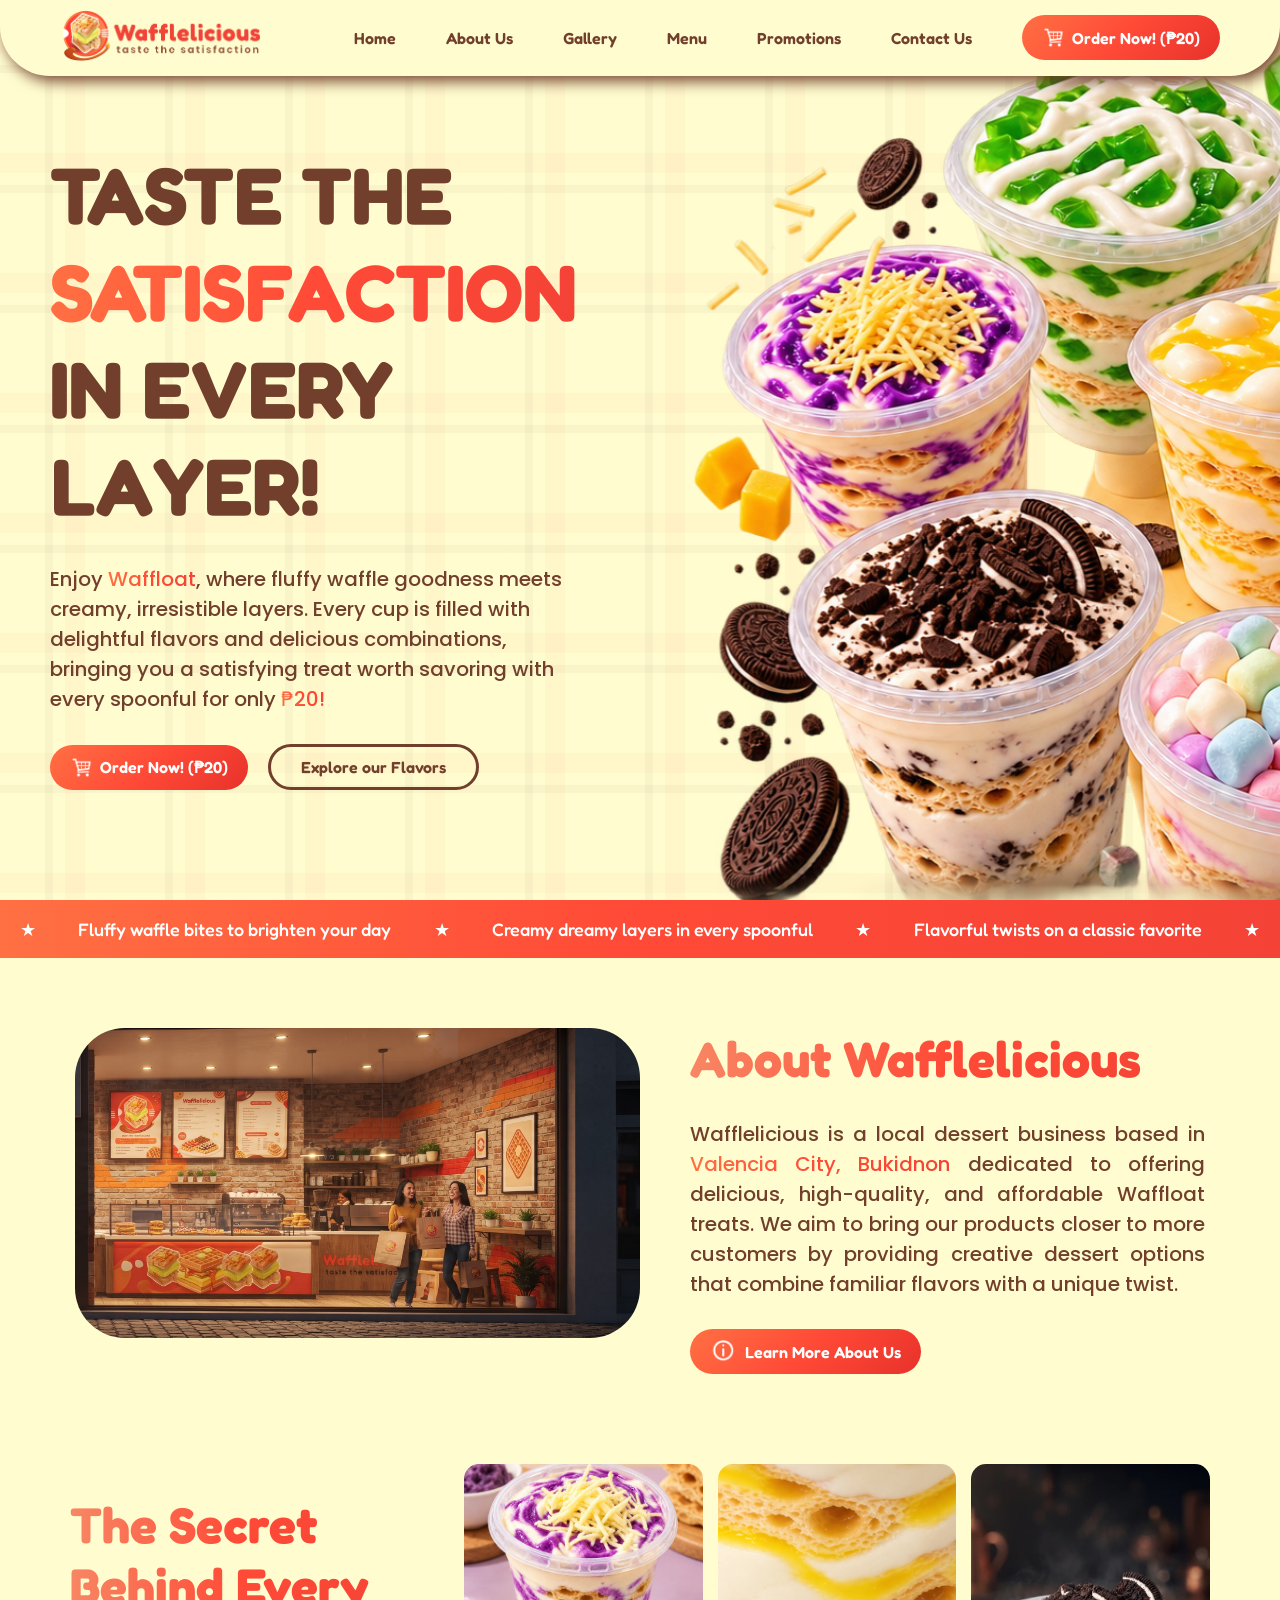
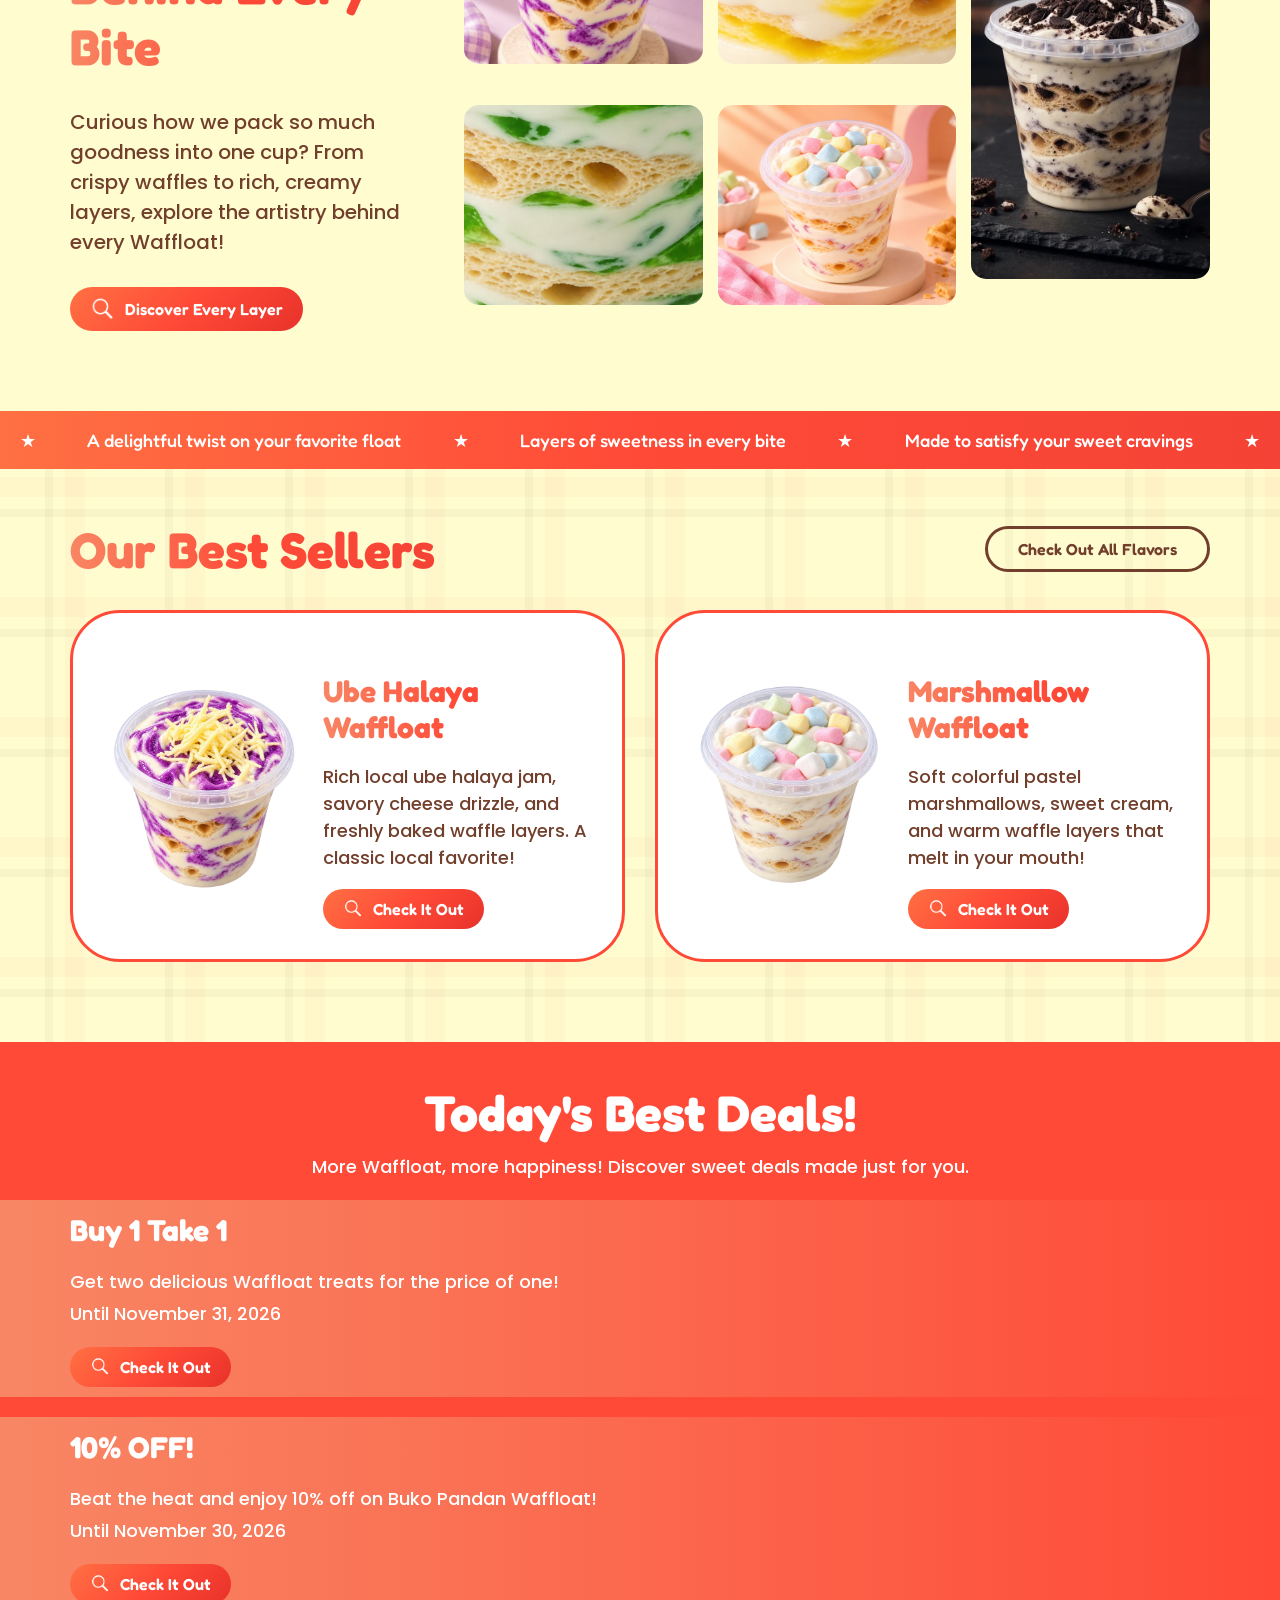
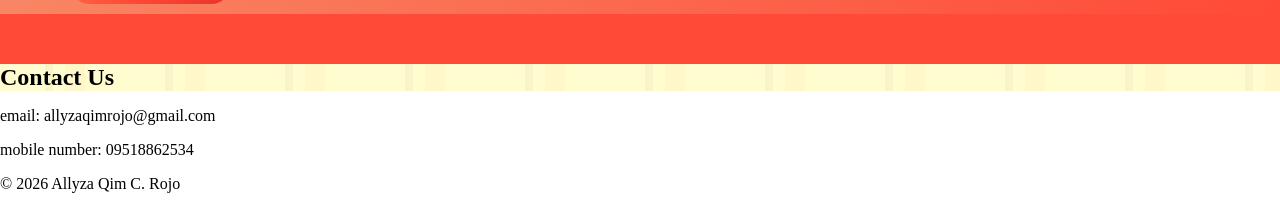
==== index.html @ 94cb6167 "Added promotions section" ====
<!DOCTYPE html>
<html lang="en">
    <head>
        <meta charset="UTF-8">
        <meta name="viewport" content="width=device-width, initial-scale=1.0">
        <link rel="preconnect" href="https://fonts.googleapis.com">
        <link rel="preconnect" href="https://fonts.gstatic.com" crossorigin>
        <link href="https://fonts.googleapis.com/css2?family=Fredoka:wght@300..700&family=Poppins:ital,wght@0,100;0,200;0,300;0,400;0,500;0,600;0,700;0,800;0,900;1,100;1,200;1,300;1,400;1,500;1,600;1,700;1,800;1,900&display=swap" rel="stylesheet">
        <link rel="stylesheet" href="css/style.css">
        <title>Wafflelicious</title>
    </head>
    <body>
        <header>
            <div class="logo">
                <img src="images/logo.png" alt="Wafflelicious logo">
            </div>
            <nav>
                <a href="#home">Home</a>
                <a href="#aboutus">About Us</a>
                <a href="#gallery">Gallery</a>
                <a href="#menu">Menu</a>
                <a href="#promotions">Promotions</a>
                <a href="#contact">Contact Us</a>
                <a href="#order" class="order">
                    <img src="images/order.png">
                    Order Now! (₱20)
                </a>
            </nav>
        </header>
        <main>
            <section class="hero" id="home"> <!-- HERO SECTION-->
                <div class="home">
                    <div class="home-content">
                        <h1>TASTE THE <span class="waffloat">SATISFACTION</span><br>IN EVERY LAYER!</h1>
                        <p>Enjoy <span class="waffloat">Waffloat</span>, where fluffy waffle goodness meets creamy, irresistible layers. Every cup is filled with delightful flavors and delicious combinations, bringing you a satisfying treat worth savoring with every spoonful for only <span class="waffloat">₱20!</span></p>
                        <div class="call-to-actn">
                            <a href="#order" class="order">
                                <img src="images/order.png">
                                Order Now! (₱20) 
                            </a>
                            <a href="#menu" class="menu-btn">Explore our Flavors</a>
                        </div>
                    </div>
                    <img src="images/hero.png" class="bg">
                </div>
            <section class="filler">
                <p>&#9733;</p>
                <p>Fluffy waffle bites to brighten your day</p>
                <p>&#9733;</p>
                <p>Creamy dreamy layers in every spoonful</p>
                <p>&#9733;</p>
                <p>Flavorful twists on a classic favorite</p>
                <p>&#9733;</p>
            </section>
            </section>
            <section class="aboutus"> <!-- ABOUT US SECTION-->
                <div class="aboutus-content">
                    <img src="images/aboutus2.jpg">
                    <div class="aboutus-text">
                        <h2 class="waffloat">About Wafflelicious</h2>
                        <p>Wafflelicious is a local dessert business based in <span class="waffloat">Valencia City, Bukidnon</span> dedicated to offering delicious, high-quality, and affordable Waffloat treats. We aim to bring our products closer to more customers by providing creative dessert options that combine familiar flavors with a unique twist.</p>
                        <a href="#contact" class="order">
                            <img src="images/about.png">
                            Learn More About Us
                        </a>
                    </div>
                </div>
            </section>
            <section class="gallery"> <!-- GALLERY SECTION-->
                <div class="gallery-text">
                    <h2>The Secret Behind Every Bite</h2>
                    <p>Curious how we pack so much goodness into one cup? From crispy waffles to rich, creamy layers, explore the artistry behind every Waffloat!</p>
                    <a href="#gallery" class="order">
                            <img src="images/gallery.png">
                            Discover Every Layer
                    </a>
                </div>
                <div class="pics">
                    <img src="images/ubegal.png" alt="Ube Halaya Waffloat">
                    <img src="images/lemonlayer.png" alt="Lemon Waffloat Layer">
                    <img src="images/cncgal.webp" alt="Cookies and Cream Waffloat" class="cnc">
                    <img src="images/bukolayer.png" alt="Buko Pandan Waffloat Layer">
                    <img src="images/mallowgal.png" alt="Marshmallow Waffloat">
                </div>
            </section>
            <section class="filler">
                <p>&#9733;</p>
                <p>A delightful twist on your favorite float</p>
                <p>&#9733;</p>
                <p>Layers of sweetness in every bite</p>
                <p>&#9733;</p>
                <p>Made to satisfy your sweet cravings</p>
                <p>&#9733;</p>
            </section>
            <section class="menu"> <!-- MENU -->
                <div class="menu-header">
                    <h2>Our Best Sellers</h2>
                    <a href="#menu" class="menu-btn">Check Out All Flavors</a>
                </div>
                <div class="menu-container">
                    <div class="menu-card">
                        <img src="images/ube halaya.png" alt="Ube Halaya Waffloat">
                        <div class="product-info">
                            <h3>Ube Halaya Waffloat</h3>
                            <p>Rich local ube halaya jam, savory cheese drizzle, and freshly baked waffle layers. A classic local favorite!</p>
                            <a href="#menu" class="order">
                                <img src="images/gallery.png">
                                Check It Out 
                            </a>
                        </div>
                    </div>
                    <div class="menu-card">
                        <img src="images/marshmallow.png" alt="Ube Halaya Waffloat">
                        <div class="product-info">
                            <h3>Marshmallow Waffloat</h3>
                            <p>Soft colorful pastel marshmallows, sweet cream, and warm waffle layers that melt in your mouth!</p>
                            <a href="#menu" class="order">
                                <img src="images/gallery.png">
                                Check It Out
                            </a>
                        </div>
                    </div>
                </div>
            </section>
            <section class="promotions">
                <h2>Today's Best Deals!</h2>
                <p>More Waffloat, more happiness! Discover sweet deals made just for you.</p>
                <div class="promo-content">
                    <div class="promo">
                        <h3>Buy 1 Take 1</h3>
                        <p>Get two delicious Waffloat treats for the price of one!</p>
                        <p>Until November 31, 2026</p>
                        <a href="#menu" class="order">
                            <img src="images/gallery.png">
                            Check It Out
                        </a>
                    </div>
                    <div class="promo">
                        <h3>10% OFF!</h3>
                        <p>Beat the heat and enjoy 10% off on Buko Pandan Waffloat!</p>
                        <p>Until November 30, 2026</p>
                        <a href="#menu" class="order">
                            <img src="images/gallery.png">
                            Check It Out
                        </a>
                    </div>
                </div>
            </section>
            <section class="contact">
                <h2>Contact Us</h2>
            </section>
        </main>
        <footer>
            <p>email: allyzaqimrojo@gmail.com</p>
            <p>mobile number: 09518862534</p>
            <p>© 2026 Allyza Qim C. Rojo</p>
        </footer>
    </body>
</html>
---- css/style.css ----
/*Color Pallet 
#FFFDD0 --> Cream/Light Ivory
#713F2B --> Dark Toasted Brown
#FF4A37 --> Coral Red
#FFFFFF -- > Pure White 
*/

section {
    scroll-margin-top: 100px;
}

* {
    box-sizing: border-box;
}

body {
    margin: 0px;
}

.logo img{
    width:200px;
}

header {
    background-color:#FFFDD0;
    display:flex;
    align-items: center;
    justify-content: space-between;
    padding: 10px 60px;
    border-radius: 0px 0px 50px 50px;
    box-shadow: 5px 5px 15px #713F2B;
    position: fixed;
    top: 0;
    left: 0;
    width: 100%;
    z-index: 1000;
}

nav {
    display: flex;
    gap:50px;
    align-items: center;
}

nav a {
    color: #713F2B;
    text-decoration: none;
    font-family: "Fredoka", sans-serif;
    font-weight: 600;
}

.order img {
    width:25px;
}

.order {
    background: linear-gradient(
        135deg,
        #FF7043 0%,
        #FF4A37 50%,
        #E8322B 100%
    );
    display: flex;
    padding: 10px 20px;
    border-radius: 30px;
    color:white;
    gap:5px;
    align-items: center;
}

.hero {
    background-color: #FFFDD0;

    background-image:
        /* Vertical stripes */
        repeating-linear-gradient(
            90deg,
            transparent 0px,
            transparent 45px,
            rgba(113, 63, 43, 0.045) 45px,
            rgba(113, 63, 43, 0.045) 53px,
            transparent 53px,
            transparent 65px,
            rgba(255, 74, 55, 0.035) 65px,
            rgba(255, 74, 55, 0.035) 85px,
            transparent 85px,
            transparent 120px
        ),

        /* Horizontal stripes */
        repeating-linear-gradient(
            0deg,
            transparent 0px,
            transparent 45px,
            rgba(113, 63, 43, 0.045) 45px,
            rgba(113, 63, 43, 0.045) 53px,
            transparent 53px,
            transparent 65px,
            rgba(255, 74, 55, 0.035) 65px,
            rgba(255, 74, 55, 0.035) 85px,
            transparent 85px,
            transparent 120px
        );
}

.home {
    display: flex;
}

.bg{
    height: 100vh;
}

.home-content{
    padding: 80px 50px;
}


.home-content h1 {
    font-family: "Fredoka", sans-serif;
    font-size: 80px;
    color:#713F2B;
    margin-bottom: 30px;
}

.home-content p {
    font-family: "Poppins", sans-serif;
    color:#713F2B;
    font-weight: 500;
    margin-bottom: 30px;
    font-size: 20px;
}

.call-to-actn {
    display: flex;
    align-items: center;
    gap: 20px;

}
.menu-btn{
    border: 3px solid #713F2B;
    padding: 10px 30px;
    border-radius: 30px;
    color:#713F2B
}

.call-to-actn a {
    text-decoration: none;
    font-family: "Fredoka", sans-serif;
    font-weight: 600;
}

.call-to-actn .order {
    width:max-content;
}

.filler {
    background:linear-gradient(
        90deg,
        #FF7043, 
        #FF4A37,
        #F44336
    );
    display: flex;
    justify-content: space-between;
    align-items: center;
}

.filler p{
    color:white;
    font-family: "Fredoka", sans-serif;
    font-weight: 500;
    padding:0px 20px;
    font-size: 18px;
    
}

.waffloat {
    background:linear-gradient(
        90deg,
        #FF7043, 
        #FF4A37,
        #F44336
    );
    background-clip: text;
    -webkit-background-clip: text;
    color:transparent
}

.aboutus {
    background-color: #FFFDD0;
    padding: 20px 70px;

}

.aboutus h2{
    margin:0px;
    font-family: "Fredoka", sans-serif;
    font-size: 50px;
    background:linear-gradient(
        90deg,
        #f88664, 
        #FF4A37,
        #F44336
    );
    background-clip: text;
    -webkit-background-clip: text;
    color:transparent
}

.aboutus p {
    font-family: "Poppins", sans-serif;
    color:#713F2B;
    font-weight: 500;
    font-size: 20px;
    text-align: justify;
    margin-top: 30px;
    margin-bottom: 30px;
}

.aboutus-content{
    display: flex;
    justify-content: space-between;
    padding: 50px 5px;
    gap: 50px;
}

.aboutus-icons img{
    width: 30px;
}

.aboutus-content > img {
    width: 50%;
    height: 50%;
    border-radius: 50px;
}

.aboutus-text .order{
    width: max-content;
    text-decoration: none;
    font-family: "Fredoka", sans-serif;
    font-weight: 600;
    gap: 10px;
    
}

.gallery {
    background-color: #FFFDD0;
    padding:  20px 70px 80px;
    display: flex;
    gap: 50px;
}

.gallery h2 {
    margin:0px;
    margin-top: 30px;
    font-family: "Fredoka", sans-serif;
    font-size: 50px;
    background:linear-gradient(
        90deg,
        #f88664, 
        #FF4A37,
        #F44336
    );
    background-clip: text;
    -webkit-background-clip: text;
    color:transparent;
}

.gallery p {
    font-family: "Poppins", sans-serif;
    color:#713F2B;
    font-weight: 500;
    font-size: 20px;
    margin-top: 30px;
    margin-bottom: 30px;

}

.gallery-text .order {
    width: max-content;
    text-decoration: none;
    font-family: "Fredoka", sans-serif;
    font-weight: 600;
    gap: 10px;
}

.gallery-text {
    width: 50%;
}

.pics {
    display: grid;
    grid-template-columns: repeat(3, 1fr);
    grid-template-rows: repeat(2, 1fr);
    gap: 15px;
}

.pics img {
    width:100%;
    height: 200px;
    object-fit: cover;
    border-radius: 15px;
    transition: all 0.3s ease;
}

.pics img:hover{
    transform: scale(1.02);
}

.pics .cnc {
    grid-row: span 2;
    height: 415px;
}

.menu {
    background-color: #FFFDD0;
    background-image:
        /* Vertical stripes */
        repeating-linear-gradient(
            90deg,
            transparent 0px,
            transparent 45px,
            rgba(113, 63, 43, 0.045) 45px,
            rgba(113, 63, 43, 0.045) 53px,
            transparent 53px,
            transparent 65px,
            rgba(255, 74, 55, 0.035) 65px,
            rgba(255, 74, 55, 0.035) 85px,
            transparent 85px,
            transparent 120px
        ),

        /* Horizontal stripes */
        repeating-linear-gradient(
            0deg,
            transparent 0px,
            transparent 45px,
            rgba(113, 63, 43, 0.045) 45px,
            rgba(113, 63, 43, 0.045) 53px,
            transparent 53px,
            transparent 65px,
            rgba(255, 74, 55, 0.035) 65px,
            rgba(255, 74, 55, 0.035) 85px,
            transparent 85px,
            transparent 120px
        );
    padding:  20px 70px 80px;
}

.menu-header h2 {
    font-family: "Fredoka", sans-serif;
    font-size: 50px;
    text-align: center;
    background:linear-gradient(
        90deg,
        #f88664, 
        #FF4A37,
        #F44336
    );
    background-clip: text;
    -webkit-background-clip: text;
    color:transparent;
    margin-bottom: 0px;
    margin-top: 0;
}

.menu-header p {
    font-family: "Poppins", sans-serif;
    color:#713F2B;
    font-weight: 500;
    font-size: 18px;
    text-align: center;
    margin-bottom: 50px;
}

.menu-header {
    margin-top: 30px;;
}

.menu-card {
    background-color:#ffffff;
    border-radius: 50px;
    padding: 30px 30px;
    display: flex;
    gap: 20px;
    border: 3px solid #FF4A37;
    flex: 1;
    min-width: 0;
}

.menu-card h3 {
    font-family: "Fredoka", sans-serif;
    font-size: 30px;
    background:linear-gradient(
        90deg,
        #f88664, 
        #FF4A37,
        #F44336
    );
    background-clip: text;
    -webkit-background-clip: text;
    color:transparent;
    margin-bottom: 0px;
}
.menu-card p {
    font-family: "Poppins", sans-serif;
    color:#713F2B;
    font-weight: 500;
    font-size: 18px;
}

.menu-card img {
    width: 200px;
    object-fit: contain;
}

.menu-container {
    display: flex;
    gap: 30px;
    margin-top: 30px;
}

.product-info .order img {
    width: 20px;
}

.product-info a {
    width: max-content;
    text-decoration: none;
    font-family: "Fredoka", sans-serif;
    font-weight: 600;
    gap: 10px;
}

.menu-header {
    display: flex;
    justify-content: space-between;
    align-items: center;
}

.menu-header a {
    text-decoration: none;
    font-family: "Fredoka", sans-serif;
    font-weight: 600;
    display: flex;
    align-items: center;
}

.promotions {
    background-color: #FF4A37;
    padding:  40px 0px 30px;
    
}

.promotions h2 {
    margin:0px;
    font-family: "Fredoka", sans-serif;
    font-size: 50px;
    color: white;
    margin: 0px 70px;
    text-align: center;
}

.promotions > p {
    text-align: center;
}

.promotions p {
    font-family: "Poppins", sans-serif;
    color:#ffffff;
    font-weight: 500;
    margin-bottom: 30px;
    font-size: 18px;
}

.promotions img {
    width: 300px;
    height: 300px;
}

.promotions > p {
    margin: 10px 70px;
}

.promo {
    background:linear-gradient(
        90deg,
        #f88664, 
        #FF4A37
        /* #F44336 */
    );
    padding: 10px 70px;
    margin: 20px 0px;
    height: max-content;
}

.promotions h3 {
    font-family: "Fredoka", sans-serif;
    font-size: 30px;
    color: white;
    margin-bottom: 20px;
    margin-top: 2px;
}

.promo p {
    font-family: "Poppins", sans-serif;
    color:#ffffff;
    font-weight: 500;
    font-size: 18px;
    margin-top: 2px;
    margin-bottom: 5px;
}

.promo-header {
    display: flex;
    gap: 50px;
}

.promo .order img {
    width: 20px;
    height: auto;
}

.promo .order {
    text-decoration: none;
    font-family: "Fredoka", sans-serif;
    font-weight: 600;
    gap: 10px;
    width: max-content;
    margin-top: 20px;
}

.contact {
    background-color: #FFFDD0;
    background-image:
        /* Vertical stripes */
        repeating-linear-gradient(
            90deg,
            transparent 0px,
            transparent 45px,
            rgba(113, 63, 43, 0.045) 45px,
            rgba(113, 63, 43, 0.045) 53px,
            transparent 53px,
            transparent 65px,
            rgba(255, 74, 55, 0.035) 65px,
            rgba(255, 74, 55, 0.035) 85px,
            transparent 85px,
            transparent 120px
        ),

        /* Horizontal stripes */
        repeating-linear-gradient(
            0deg,
            transparent 0px,
            transparent 45px,
            rgba(113, 63, 43, 0.045) 45px,
            rgba(113, 63, 43, 0.045) 53px,
            transparent 53px,
            transparent 65px,
            rgba(255, 74, 55, 0.035) 65px,
            rgba(255, 74, 55, 0.035) 85px,
            transparent 85px,
            transparent 120px
        );
}

.contact h2 {
    margin: 0px;
}
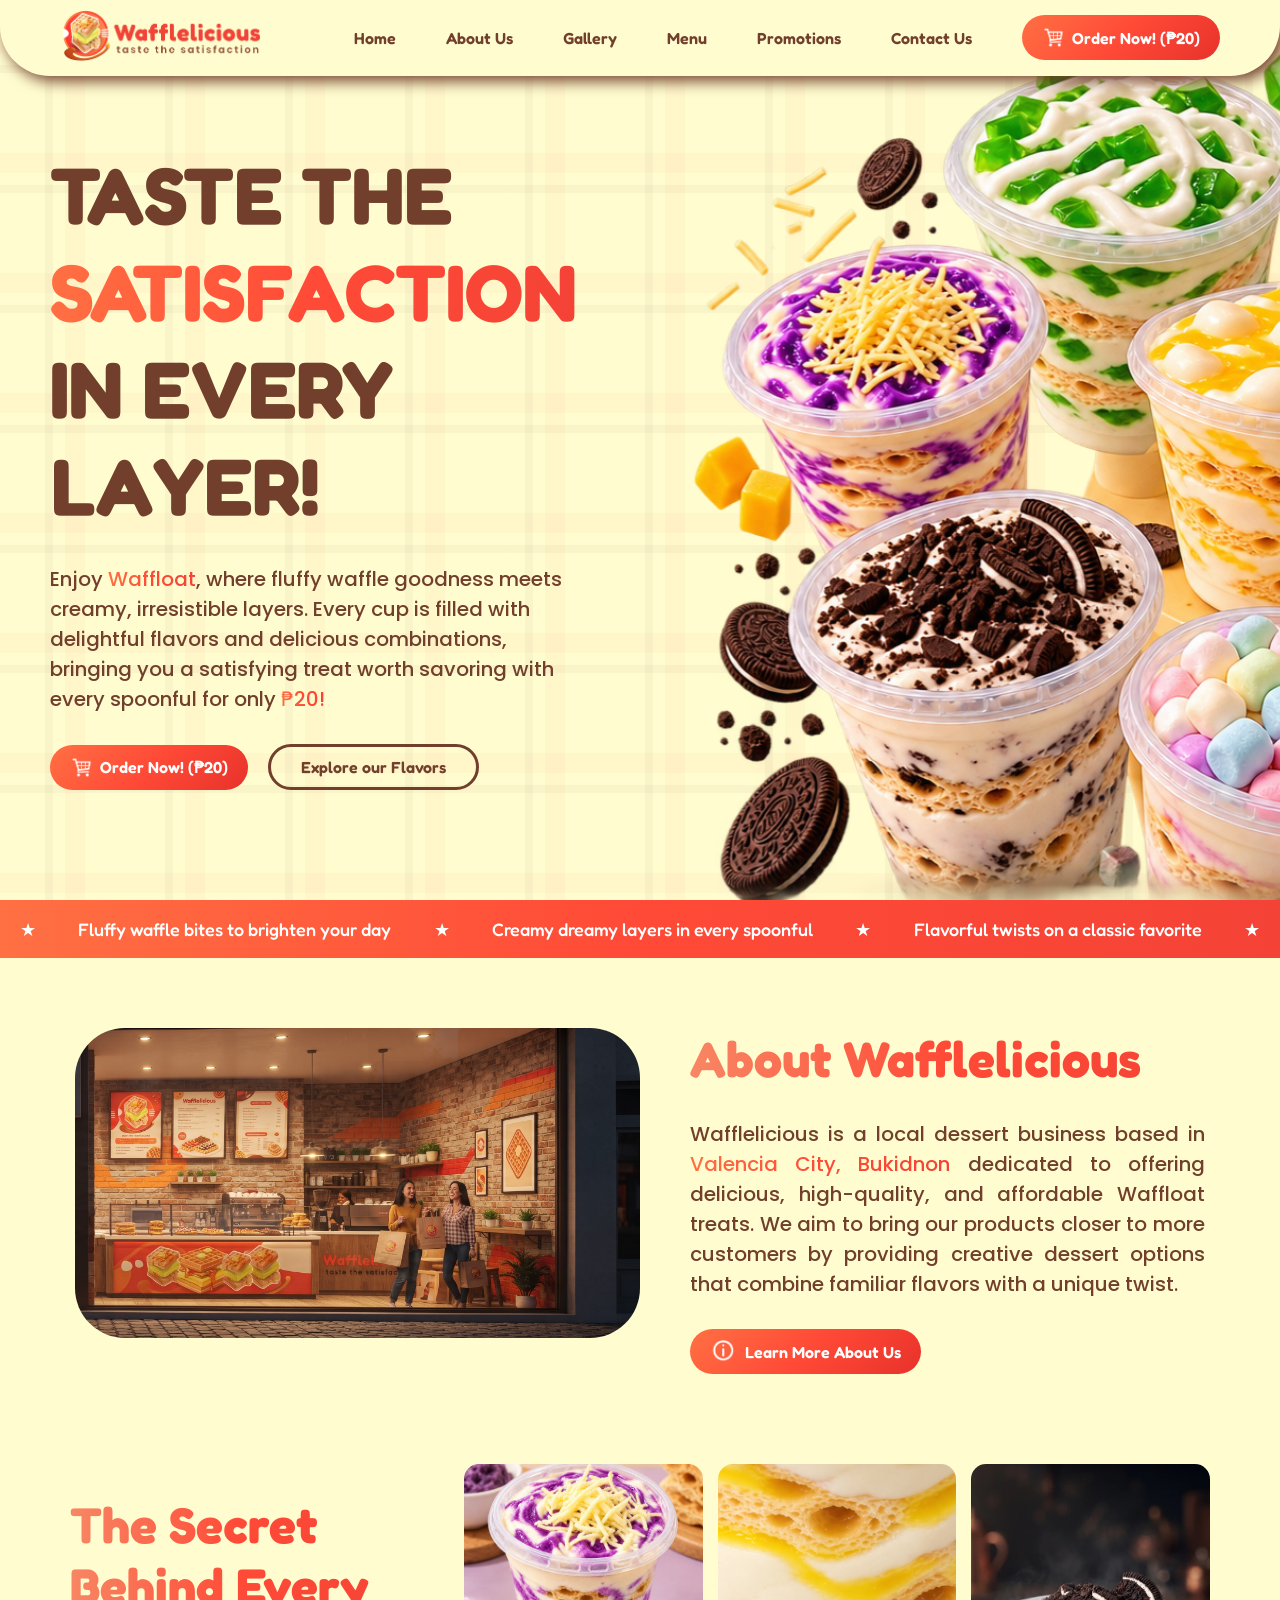
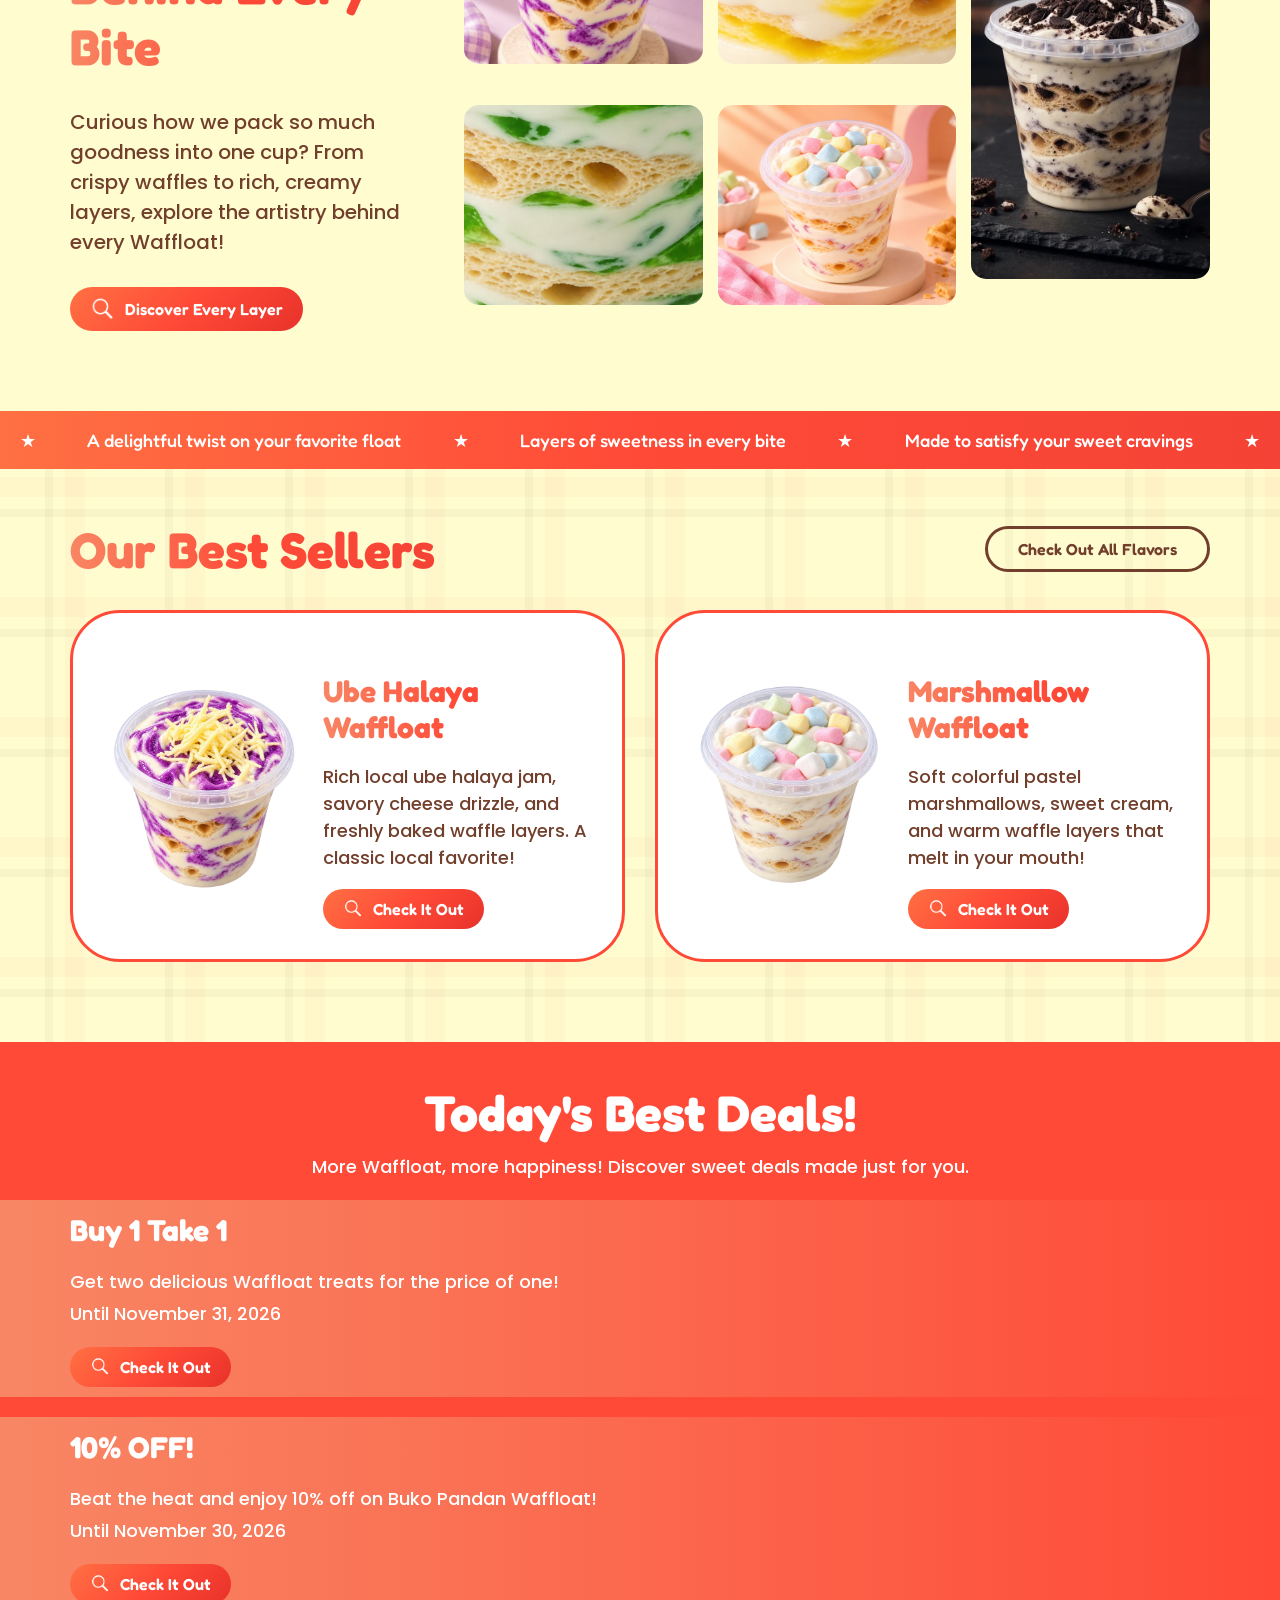
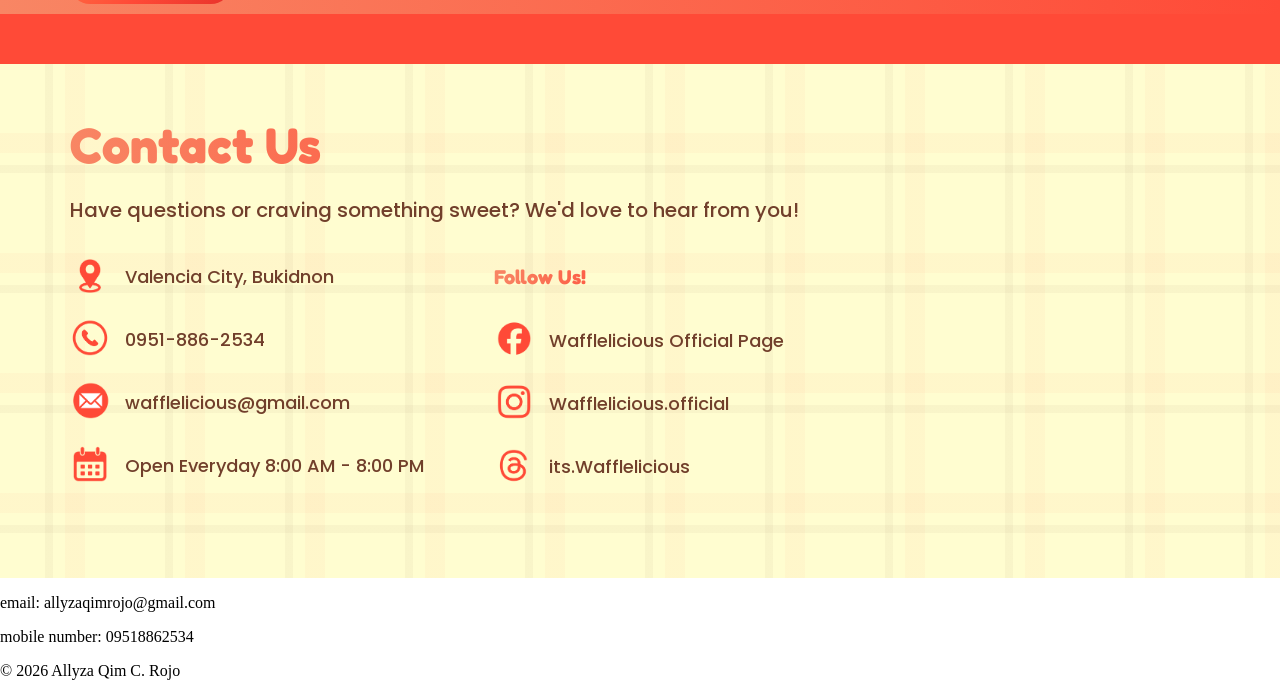
==== commit 9e869535: "Added contact us section" ====
--- a/index.html
+++ b/index.html
@@ -148,6 +148,42 @@
             </section>
             <section class="contact">
                 <h2>Contact Us</h2>
+                <p>Have questions or craving something sweet? We'd love to hear from you!</p>
+                <div class="contact-container">
+                    <div class="contact-info">
+                        <div class="contact-details">
+                            <img src="images/loc.png">
+                            <p>Valencia City, Bukidnon</p>
+                        </div>
+                        <div class="contact-details">
+                            <img src="images/no.png">
+                            <p>0951-886-2534</p>
+                        </div>
+                        <div class="contact-details">
+                            <img src="images/email.png">
+                            <p>wafflelicious@gmail.com</p>
+                        </div>
+                        <div class="contact-details">
+                            <img src="images/day.png">
+                            <p>Open Everyday 8:00 AM - 8:00 PM</p>
+                        </div>
+                    </div>
+                    <div class="follow">
+                        <h3>Follow Us!</h3>
+                        <div class="contact-details">
+                            <img src="images/fb.png">
+                            <p>Wafflelicious Official Page</p>
+                        </div>
+                        <div class="contact-details">
+                            <img src="images/ig.png">
+                            <p>Wafflelicious.official</p>
+                        </div>
+                        <div class="contact-details">
+                            <img src="images/threads.png">
+                            <p>its.Wafflelicious</p>
+                        </div>
+                    </div>
+                </div>
             </section>
         </main>
         <footer>
--- a/css/style.css
+++ b/css/style.css
@@ -563,8 +563,73 @@
             transparent 85px,
             transparent 120px
         );
+    padding:  20px 70px 80px;
 }
 
 .contact h2 {
     margin: 0px;
-}
+    margin-top: 30px;
+    font-family: "Fredoka", sans-serif;
+    font-size: 50px;
+    background:linear-gradient(
+        90deg,
+        #f88664, 
+        #FF4A37,
+        #F44336
+    );
+    background-clip: text;
+    -webkit-background-clip: text;
+    color:transparent
+}
+
+.contact h3 {
+    font-family: "Fredoka", sans-serif;
+    font-size: 20px;
+    background:linear-gradient(
+        90deg,
+        #f88664, 
+        #FF4A37,
+        #F44336
+    );
+    background-clip: text;
+    -webkit-background-clip: text;
+    color:transparent
+}
+.contact p {
+    font-family: "Poppins", sans-serif;
+    color:#713F2B;
+    font-weight: 500;
+    font-size: 20px;
+}
+
+.contact-container {
+    display: flex;
+    gap: 50px;
+}
+
+.contact-details img {
+    width: 40px;
+}
+
+.contact-container > img {
+    width: 500px;
+    object-fit: cover;
+
+}
+
+.contact-details {
+    display: flex;
+    align-items: center;
+    gap: 15px;
+}
+
+.contact-details p {
+    font-family: "Poppins", sans-serif;
+    color:#713F2B;
+    font-weight: 500;
+    font-size: 18px;
+}
+.contact-container {
+    display: flex;
+    gap: 70px;
+}
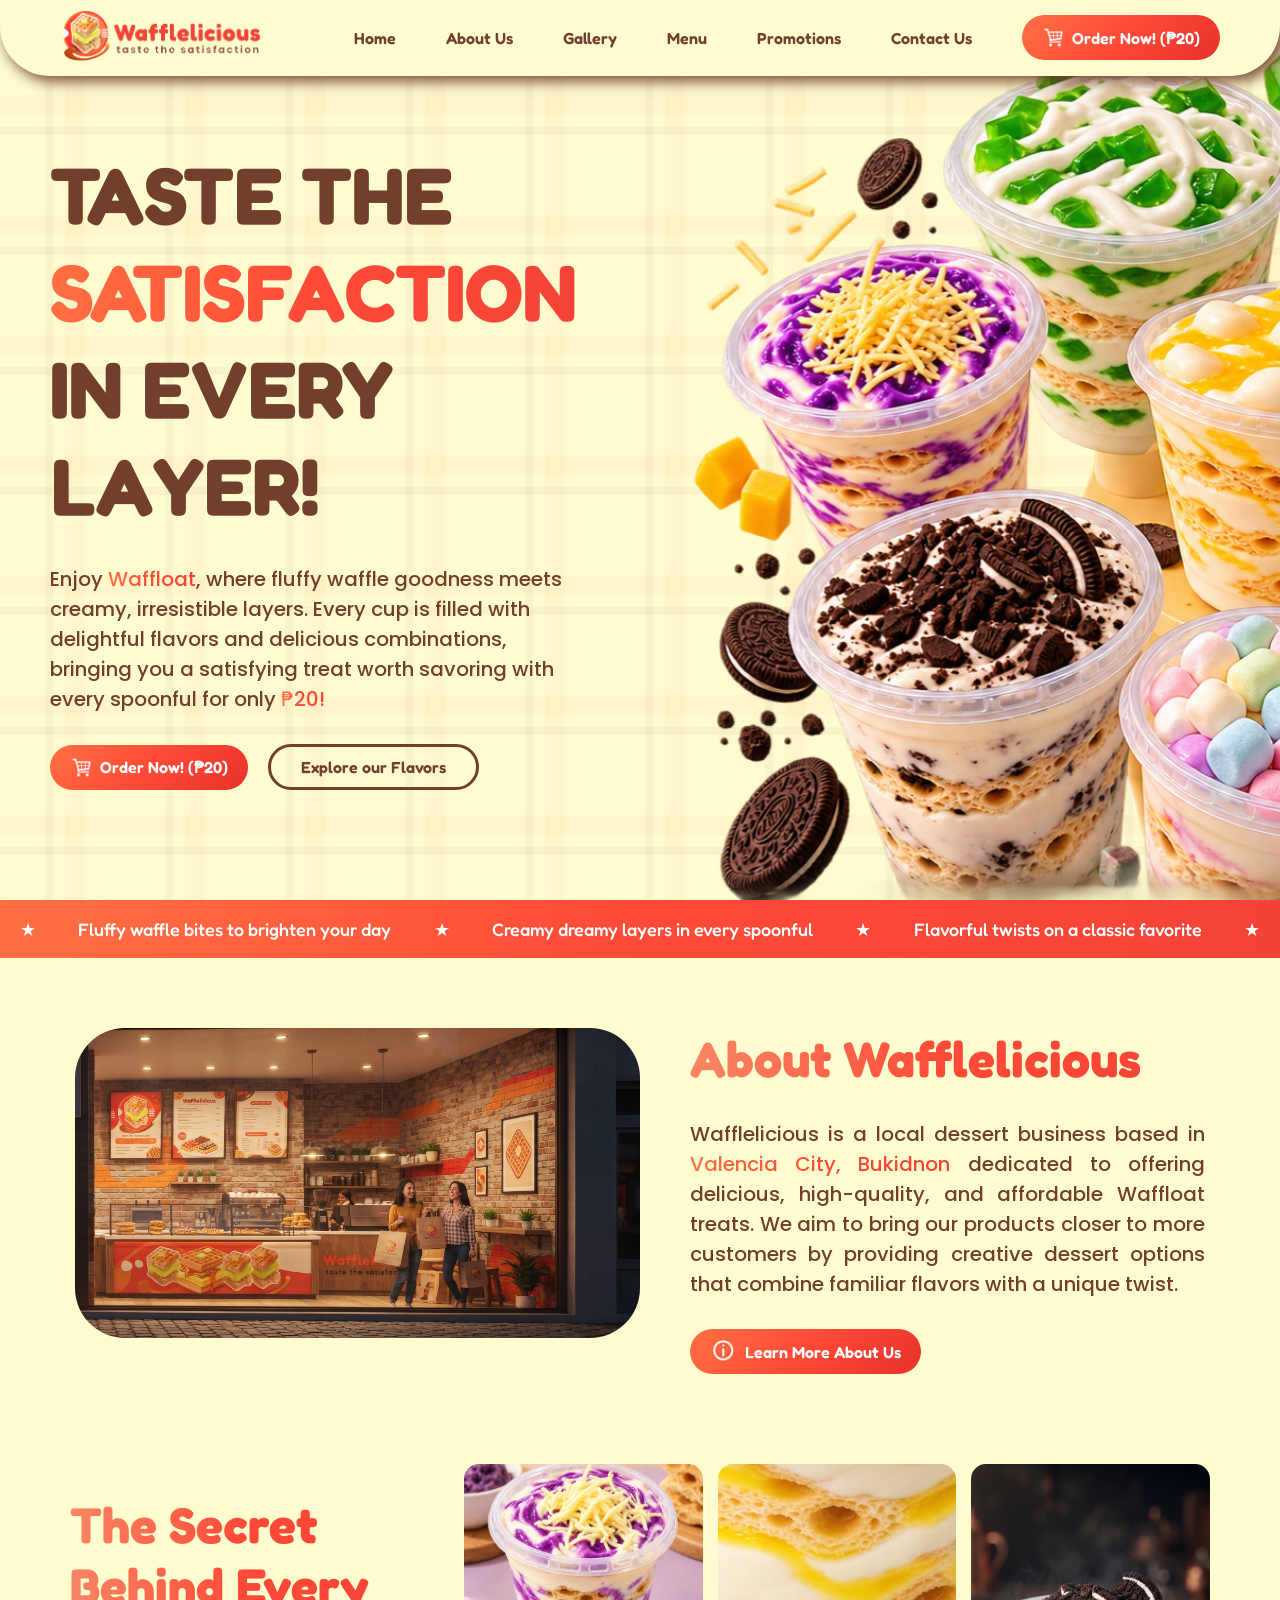
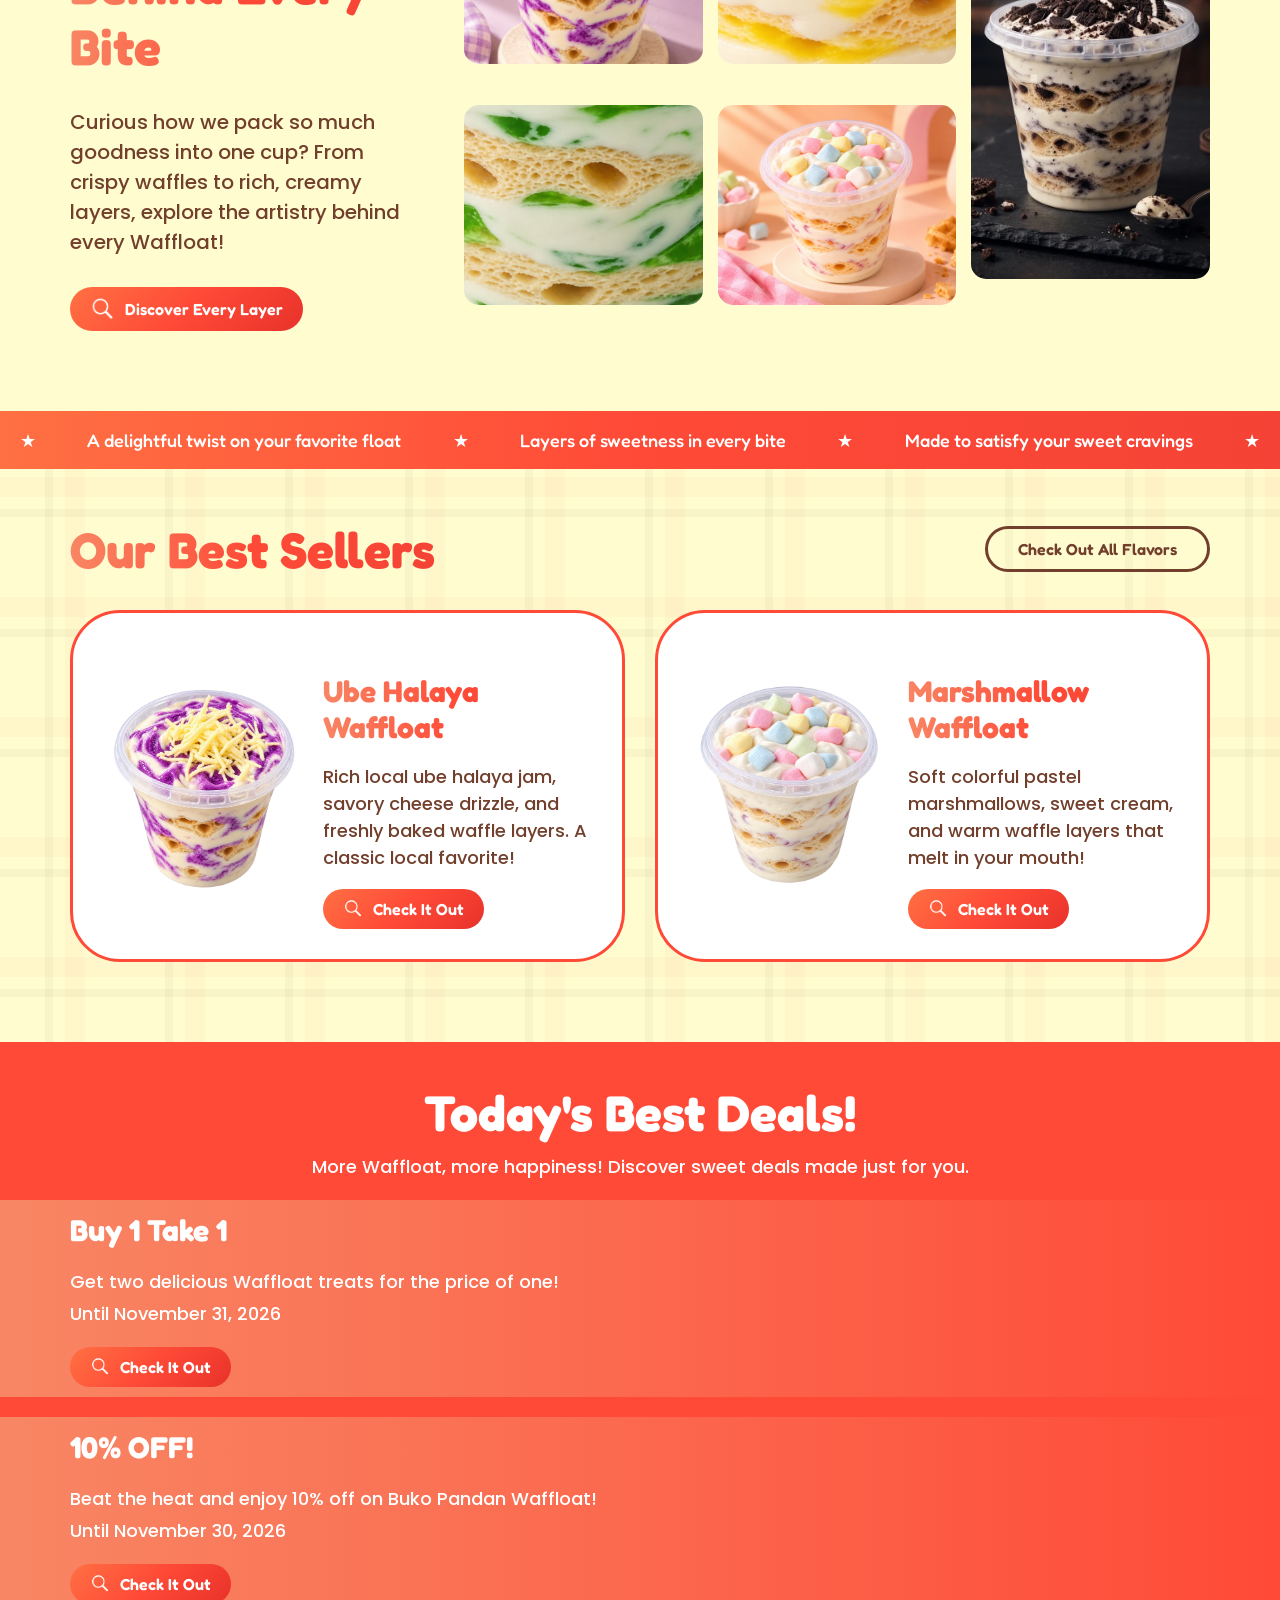
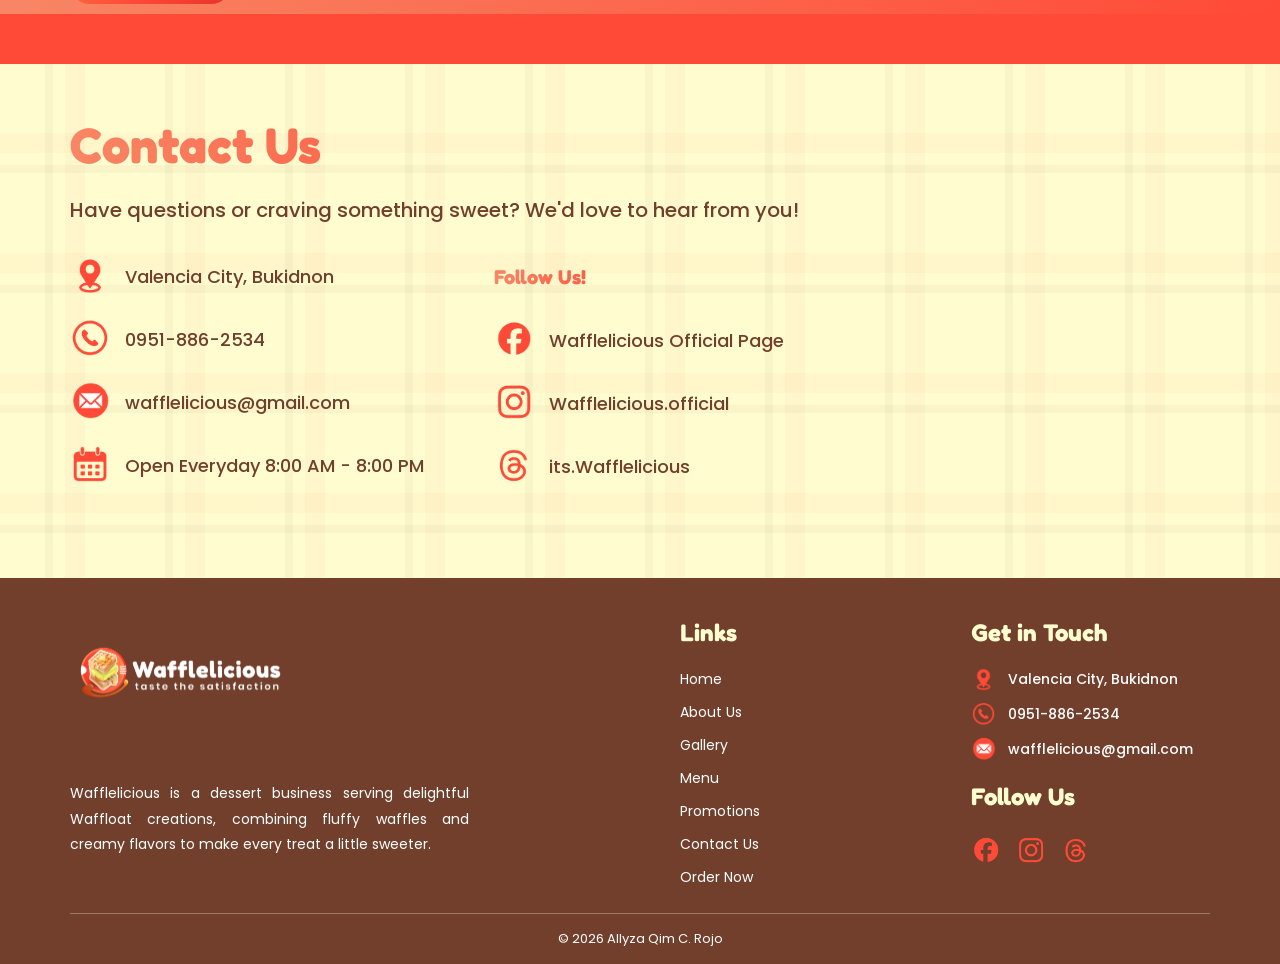
==== commit 2d33d40e: "Test Footer" ====
--- a/index.html
+++ b/index.html
@@ -43,6 +43,7 @@
                     </div>
                     <img src="images/hero.png" class="bg">
                 </div>
+            </section>
             <section class="filler">
                 <p>&#9733;</p>
                 <p>Fluffy waffle bites to brighten your day</p>
@@ -51,7 +52,6 @@
                 <p>&#9733;</p>
                 <p>Flavorful twists on a classic favorite</p>
                 <p>&#9733;</p>
-            </section>
             </section>
             <section class="aboutus"> <!-- ABOUT US SECTION-->
                 <div class="aboutus-content">
@@ -146,7 +146,7 @@
                     </div>
                 </div>
             </section>
-            <section class="contact">
+            <section class="contact" id="contact">
                 <h2>Contact Us</h2>
                 <p>Have questions or craving something sweet? We'd love to hear from you!</p>
                 <div class="contact-container">
@@ -187,8 +187,43 @@
             </section>
         </main>
         <footer>
-            <p>email: allyzaqimrojo@gmail.com</p>
-            <p>mobile number: 09518862534</p>
+            <div class="footer-container">
+                <div class="flogo">
+                    <img src="images/logo2.png" alt="Wafflelicious Logo">
+                    <p>Wafflelicious is a dessert business serving delightful Waffloat creations, combining fluffy waffles and creamy flavors to make every treat a little sweeter.</p>
+                </div>
+                <div class="links">
+                    <h3>Links</h3>
+                    <a href="#home">Home</a>
+                    <a href="#aboutus">About Us</a>
+                    <a href="#gallery">Gallery</a>
+                    <a href="#menu">Menu</a>
+                    <a href="#promotions">Promotions</a>
+                    <a href="#contact">Contact Us</a>
+                    <a href="#order">Order Now</a>
+                </div>
+                <div class="infos">
+                    <h3>Get in Touch</h3>
+                    <div class="contact-details">
+                        <img src="images/loc.png">
+                        <p>Valencia City, Bukidnon</p>
+                    </div>
+                    <div class="contact-details">
+                        <img src="images/no.png">
+                        <p>0951-886-2534</p>
+                    </div>
+                    <div class="contact-details">
+                        <img src="images/email.png">
+                        <p>wafflelicious@gmail.com</p>
+                    </div>
+                    <div class="socials">
+                        <h3>Follow Us</h3>
+                        <img src="images/fb.png">
+                        <img src="images/ig.png">
+                        <img src="images/threads.png">
+                    </div>
+                </div>
+            </div>
             <p>© 2026 Allyza Qim C. Rojo</p>
         </footer>
     </body>
--- a/css/style.css
+++ b/css/style.css
@@ -632,4 +632,116 @@
 .contact-container {
     display: flex;
     gap: 70px;
+}
+
+footer {
+    background-color: #713F2B;
+    padding: 30px 70px 15px;
+    color: white;
+}
+
+.footer-container {
+    display: flex;
+    justify-content: space-between;
+    align-items: flex-start;
+    gap: 60px;
+}
+
+/* LOGO AND DESCRIPTION */
+.flogo {
+    width: 35%;
+}
+
+.flogo img {
+    width: 220px;
+}
+
+.flogo p {
+    font-family: "Poppins", sans-serif;
+    color: white;
+    font-size: 14px;
+    line-height: 1.8;
+    text-align: justify;
+}
+
+/* QUICK LINKS */
+.links {
+    display: flex;
+    flex-direction: column;
+    gap: 12px;
+}
+
+.links h3,
+.infos h3 {
+    font-family: "Fredoka", sans-serif;
+    font-size: 24px;
+    margin: 10px 0;
+    color: #FFFDD0;
+}
+
+.links a {
+    font-family: "Poppins", sans-serif;
+    color: white;
+    text-decoration: none;
+    font-size: 14px;
+    transition: color 0.3s ease;
+}
+
+.links a:hover {
+    color: #FF4A37;
+}
+
+/* CONTACT INFORMATION */
+.infos {
+    display: flex;
+    flex-direction: column;
+    gap: 10px;
+}
+
+.infos .contact-details {
+    display: flex;
+    align-items: center;
+    gap: 12px;
+}
+
+.infos .contact-details img {
+    width: 25px;
+}
+
+.infos .contact-details p {
+    font-family: "Poppins", sans-serif;
+    font-size: 14px;
+    margin: 0;
+    color: white;
+}
+
+/* SOCIAL MEDIA */
+.socials {
+    display: flex;
+    align-items: center;
+    gap: 15px;
+    flex-wrap: wrap;
+}
+
+.socials h3 {
+    width: 100%;
+}
+
+.socials img {
+    width: 30px;
+    transition: transform 0.3s ease;
+}
+
+.socials img:hover {
+    transform: scale(1.15);
+}
+
+/* COPYRIGHT */
+footer > p {
+    border-top: 1px solid rgba(255, 255, 255, 0.3);
+    padding-top: 15px;
+    margin: 25px 0 0;
+    text-align: center;
+    font-family: "Poppins", sans-serif;
+    font-size: 13px;
 }
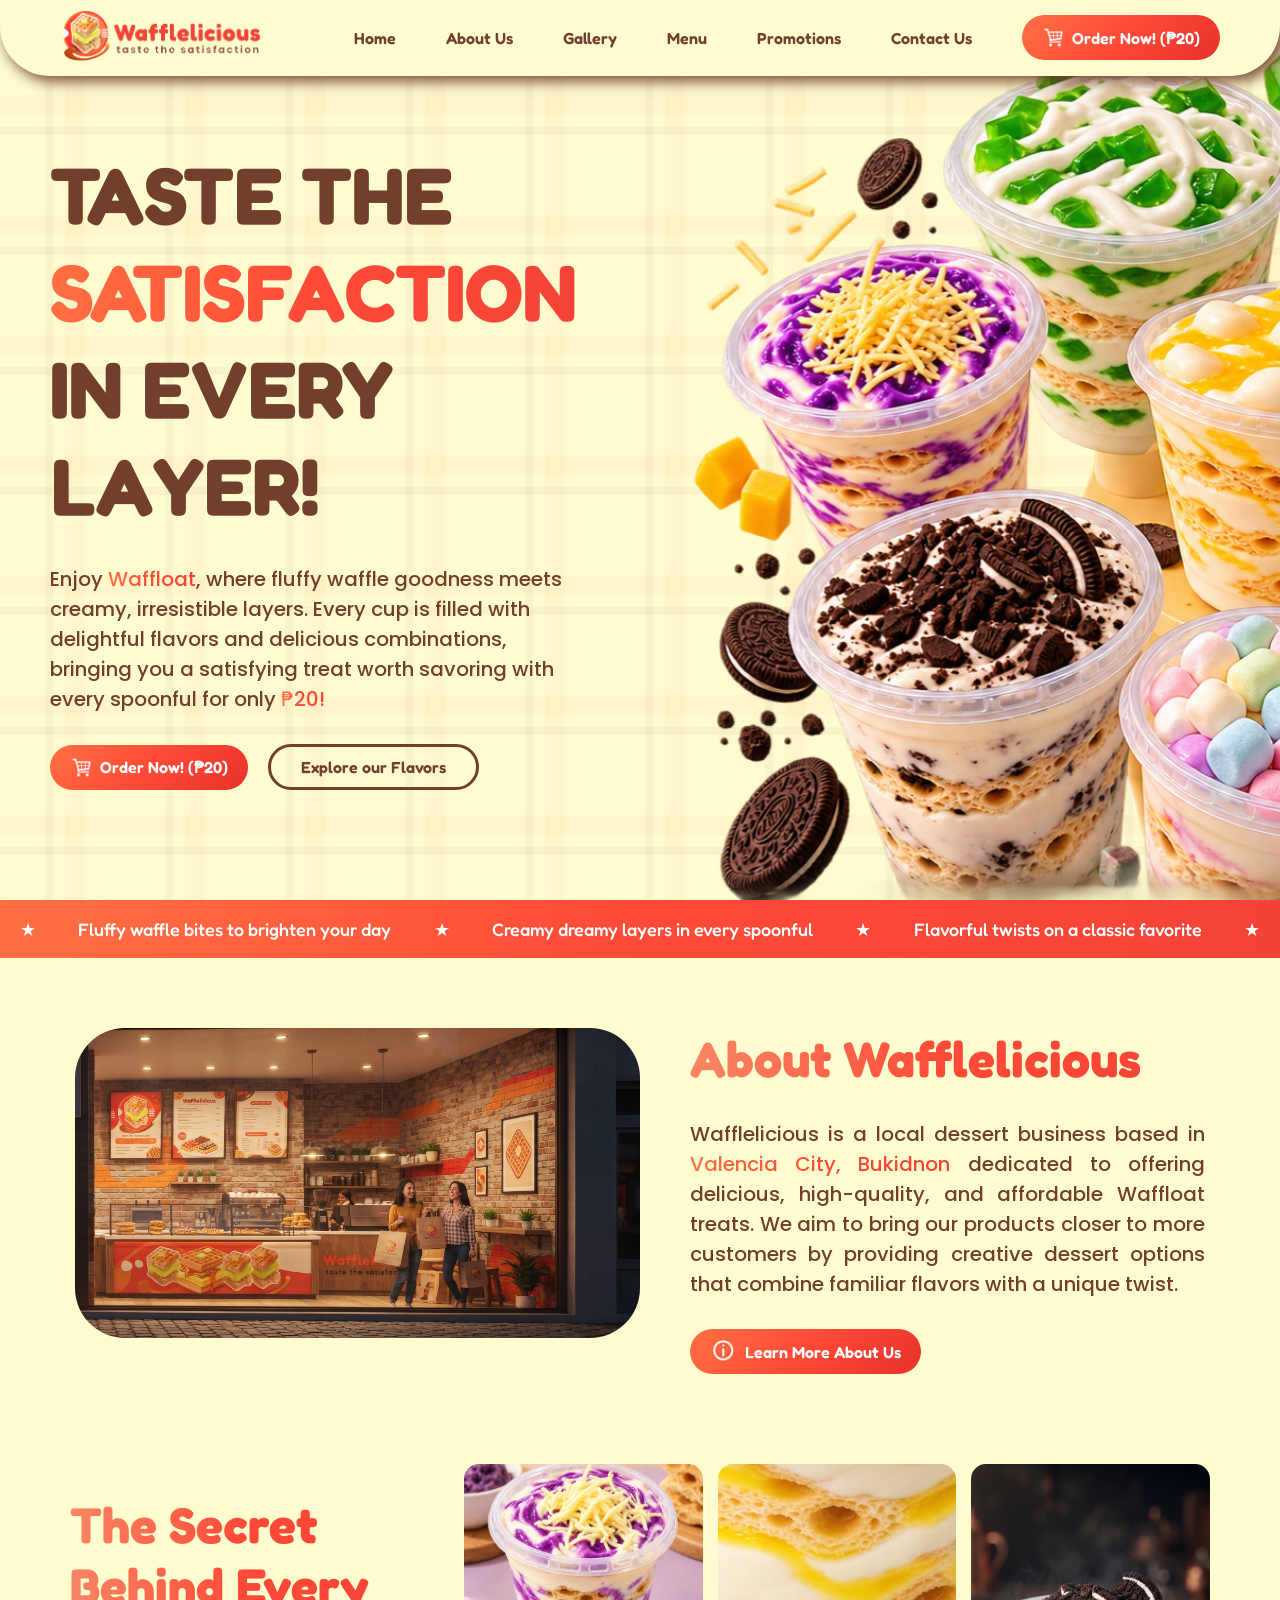
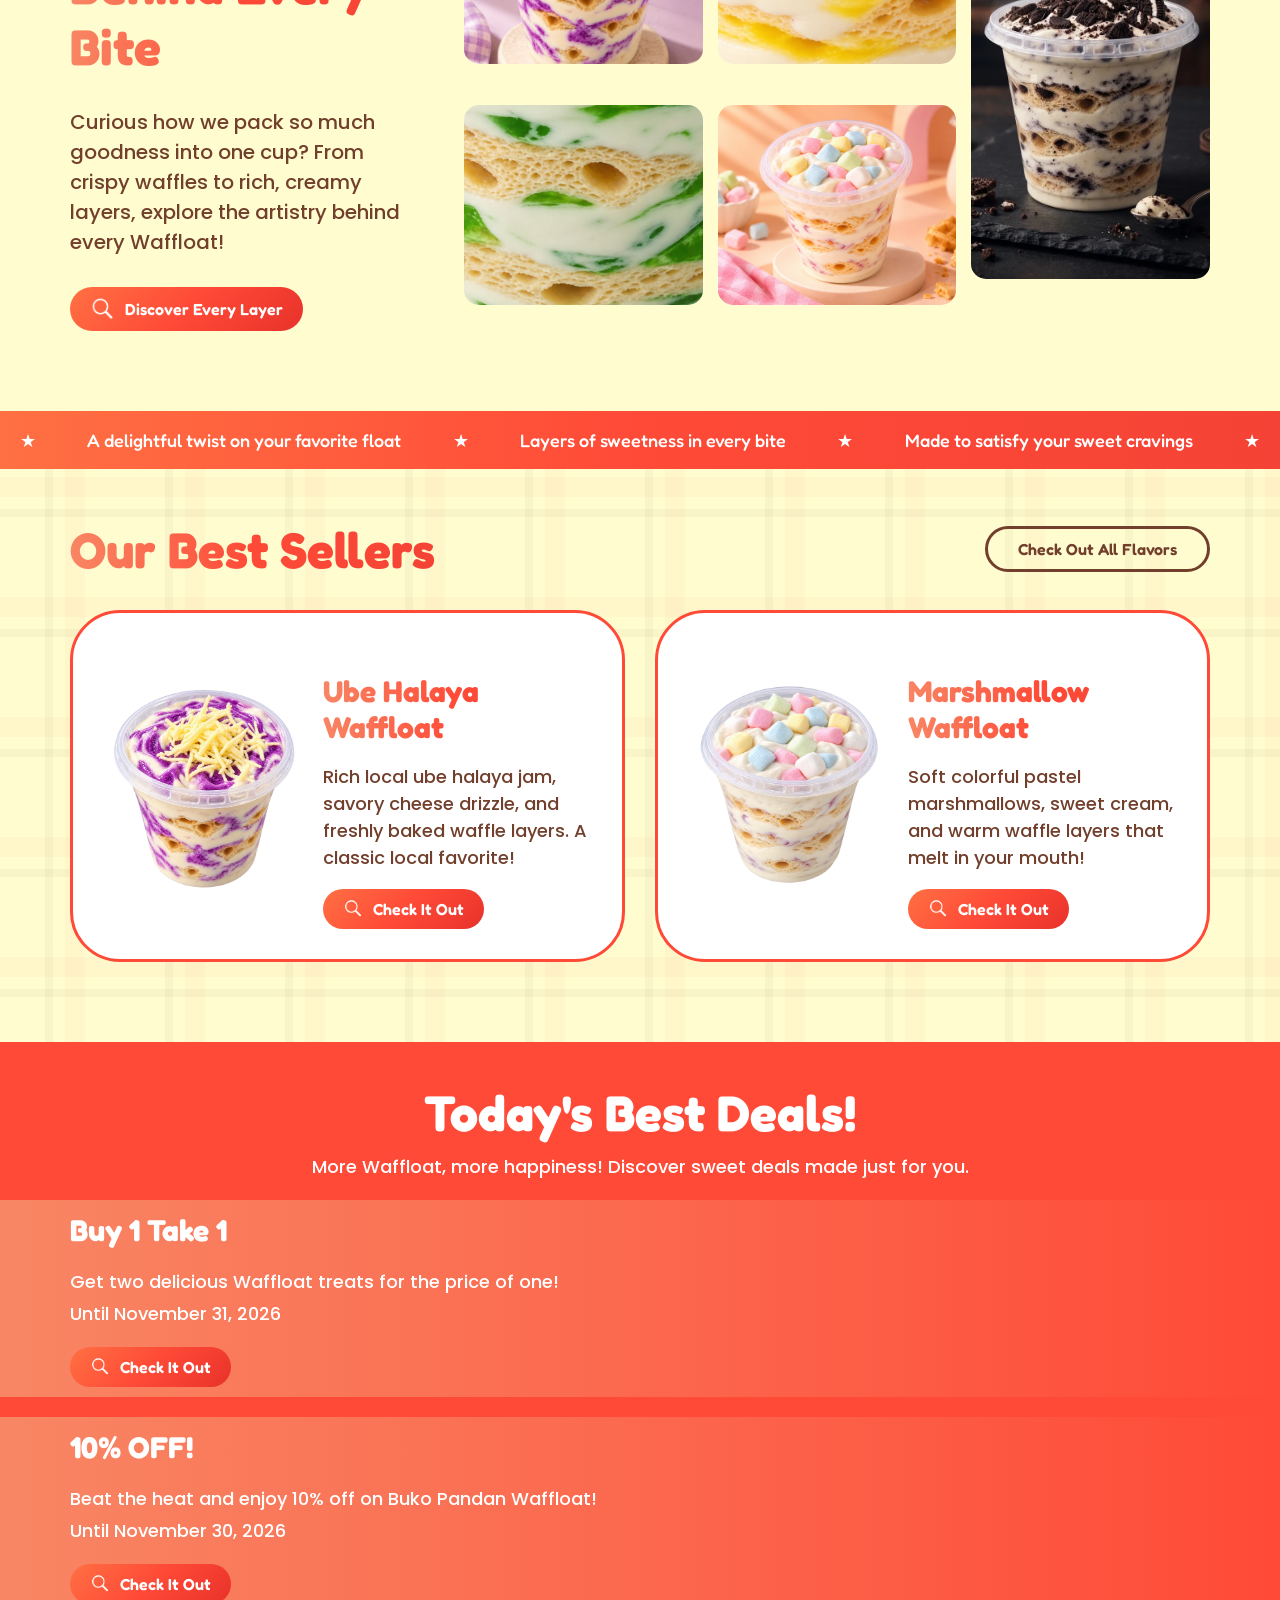
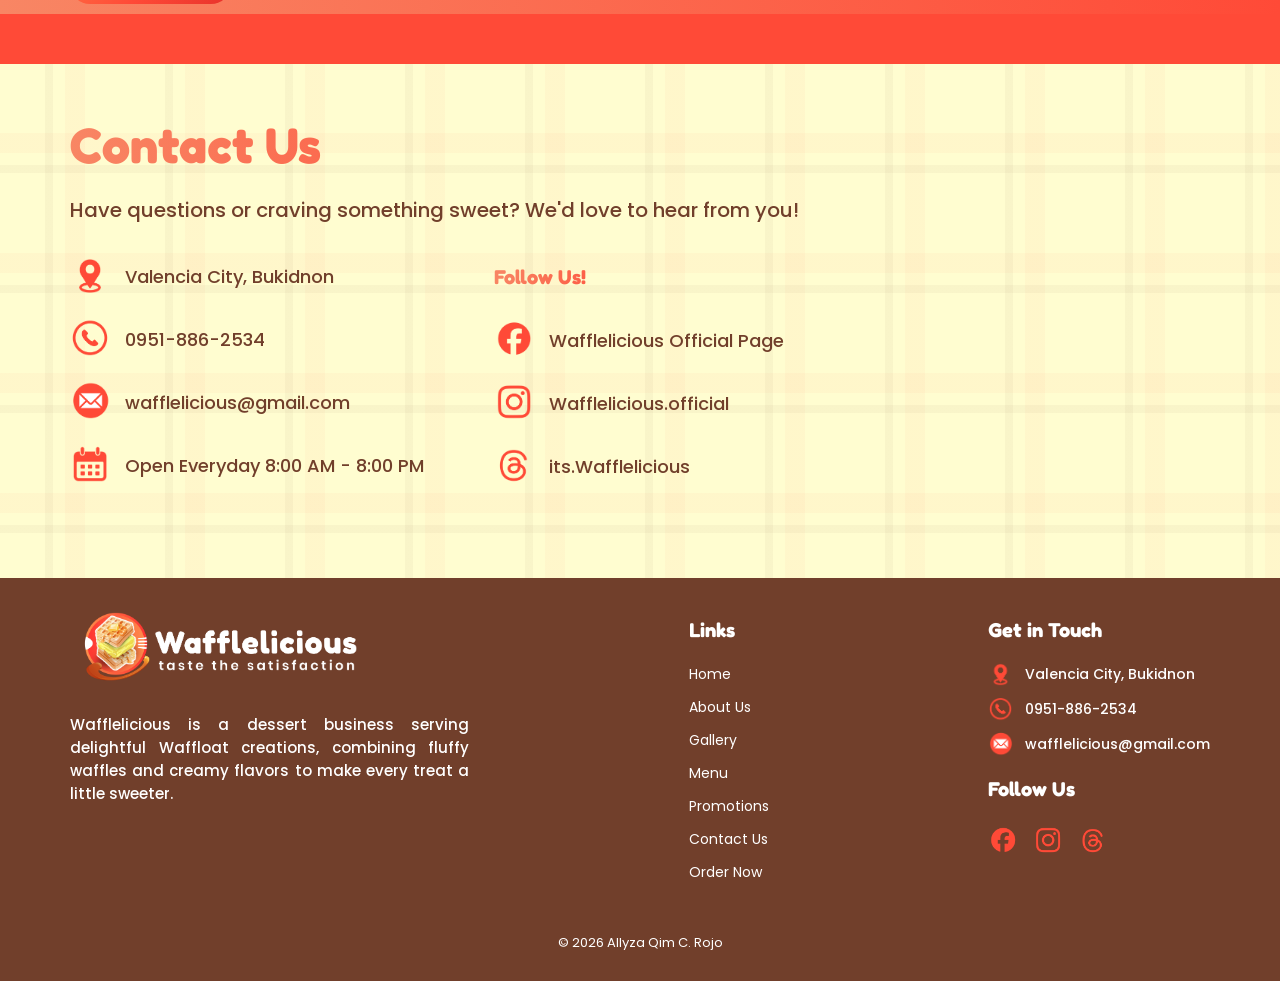
==== commit 20296d61: "started aboutus page" ====
--- a/index.html
+++ b/index.html
@@ -14,9 +14,9 @@
             <div class="logo">
                 <img src="images/logo.png" alt="Wafflelicious logo">
             </div>
-            <nav>
+            <nav class="desktop">
                 <a href="#home">Home</a>
-                <a href="#aboutus">About Us</a>
+                <a href="index-aboutus.html">About Us</a>
                 <a href="#gallery">Gallery</a>
                 <a href="#menu">Menu</a>
                 <a href="#promotions">Promotions</a>
@@ -25,6 +25,23 @@
                     <img src="images/order.png">
                     Order Now! (₱20)
                 </a>
+            </nav>
+            <nav class="mobile">
+                <details>
+                    <summary>
+                        <img src="images/drop.png" alt="Dropdown menu">
+                    </summary>
+                        <div class="dropdown">
+                            <h2>Navigation</h2>
+                            <a href="#home">Home</a>
+                            <a href="index-aboutus.html">About Us</a>
+                            <a href="#gallery">Gallery</a>
+                            <a href="#menu">Menu</a>
+                            <a href="#promotions">Promotions</a>
+                            <a href="#contact">Contact Us</a>
+                            <a href="#order">Order Inquiry</a>
+                    </div>
+                </details>
             </nav>
         </header>
         <main>
@@ -53,7 +70,7 @@
                 <p>Flavorful twists on a classic favorite</p>
                 <p>&#9733;</p>
             </section>
-            <section class="aboutus"> <!-- ABOUT US SECTION-->
+            <section class="aboutus" id="aboutus"> <!-- ABOUT US SECTION-->
                 <div class="aboutus-content">
                     <img src="images/aboutus2.jpg">
                     <div class="aboutus-text">
--- a/css/style.css
+++ b/css/style.css
@@ -36,10 +36,14 @@
     z-index: 1000;
 }
 
-nav {
+.desktop  {
     display: flex;
     gap:50px;
     align-items: center;
+}
+
+.mobile {
+    display: none;
 }
 
 nav a {
@@ -47,6 +51,14 @@
     text-decoration: none;
     font-family: "Fredoka", sans-serif;
     font-weight: 600;
+}
+
+nav a:hover{
+    color:#FF4A37;
+}
+
+.order:hover{
+    color:white
 }
 
 .order img {
@@ -634,64 +646,57 @@
     gap: 70px;
 }
 
+
 footer {
     background-color: #713F2B;
     padding: 30px 70px 15px;
-    color: white;
-}
-
-.footer-container {
+}
+
+.footer-container{
     display: flex;
     justify-content: space-between;
-    align-items: flex-start;
-    gap: 60px;
-}
-
-/* LOGO AND DESCRIPTION */
+    /* gap: 400px; */
+}
+
 .flogo {
     width: 35%;
 }
 
 .flogo img {
-    width: 220px;
+    width:300px;
+    margin-bottom: 10px;
 }
 
 .flogo p {
     font-family: "Poppins", sans-serif;
+    color:#ffffff;
+    font-weight: 500;
+    font-size: 15px; 
+    text-align: justify;
+    max-width: 500px;
+}
+
+.links {
+    display: flex;
+    flex-direction: column;
+    gap:12px;
+}
+
+.links h3, .infos h3 {
+    font-family: "Fredoka", sans-serif;
+    font-size: 20px;
     color: white;
-    font-size: 14px;
-    line-height: 1.8;
-    text-align: justify;
-}
-
-/* QUICK LINKS */
-.links {
-    display: flex;
-    flex-direction: column;
-    gap: 12px;
-}
-
-.links h3,
-.infos h3 {
-    font-family: "Fredoka", sans-serif;
-    font-size: 24px;
     margin: 10px 0;
-    color: #FFFDD0;
 }
 
 .links a {
     font-family: "Poppins", sans-serif;
-    color: white;
+    color:#ffffff;
     text-decoration: none;
     font-size: 14px;
-    transition: color 0.3s ease;
-}
-
-.links a:hover {
-    color: #FF4A37;
-}
-
-/* CONTACT INFORMATION */
+
+}
+
 .infos {
     display: flex;
     flex-direction: column;
@@ -710,12 +715,11 @@
 
 .infos .contact-details p {
     font-family: "Poppins", sans-serif;
+    color:#ffffff;
+    margin: 0;
     font-size: 14px;
-    margin: 0;
-    color: white;
-}
-
-/* SOCIAL MEDIA */
+}
+
 .socials {
     display: flex;
     align-items: center;
@@ -723,25 +727,285 @@
     flex-wrap: wrap;
 }
 
+.socials img {
+    width: 30px;
+}
+
 .socials h3 {
     width: 100%;
 }
 
-.socials img {
-    width: 30px;
-    transition: transform 0.3s ease;
-}
-
-.socials img:hover {
-    transform: scale(1.15);
-}
-
-/* COPYRIGHT */
 footer > p {
-    border-top: 1px solid rgba(255, 255, 255, 0.3);
-    padding-top: 15px;
-    margin: 25px 0 0;
     text-align: center;
     font-family: "Poppins", sans-serif;
     font-size: 13px;
+    color:white;
+    margin-top: 50px;
+}   
+
+/* ABOUT US */
+
+.about-head {
+    background-image: url("../images/headerpic1.png");
+    background-size: cover;
+    background-position: center;
+    background-repeat: no-repeat;
+    height: 500px;
+
+}
+
+.about-headtext h2 {
+    margin: 0px;
+    margin-top: 30px;
+    font-family: "Fredoka", sans-serif;
+    font-size: 50px;
+    background:linear-gradient(
+        90deg,
+        #f88664, 
+        #FF4A37,
+        #F44336
+    );
+    background-clip: text;
+    -webkit-background-clip: text;
+    color:transparent
+}
+
+.about-headtext p {
+    font-family: "Poppins", sans-serif;
+    color:#713F2B;
+    font-weight: 500;
+    margin-bottom: 30px;
+    font-size: 20px;
+}
+
+.about-headtext {
+    text-align: center;
+    padding-top: 100px;
+}
+
+.about-body {
+    min-height: 10000px;
+    background-color: #FFFDD0;
+
+    background-image:
+        /* Vertical stripes */
+        repeating-linear-gradient(
+            90deg,
+            transparent 0px,
+            transparent 45px,
+            rgba(113, 63, 43, 0.045) 45px,
+            rgba(113, 63, 43, 0.045) 53px,
+            transparent 53px,
+            transparent 65px,
+            rgba(255, 74, 55, 0.035) 65px,
+            rgba(255, 74, 55, 0.035) 85px,
+            transparent 85px,
+            transparent 120px
+        ),
+
+        /* Horizontal stripes */
+        repeating-linear-gradient(
+            0deg,
+            transparent 0px,
+            transparent 45px,
+            rgba(113, 63, 43, 0.045) 45px,
+            rgba(113, 63, 43, 0.045) 53px,
+            transparent 53px,
+            transparent 65px,
+            rgba(255, 74, 55, 0.035) 65px,
+            rgba(255, 74, 55, 0.035) 85px,
+            transparent 85px,
+            transparent 120px
+        );
+}
+
+.about-bodytext h3 {
+    margin-top: 0;
+    font-family: "Fredoka", sans-serif;
+    font-size: 30px;
+    background:linear-gradient(
+        90deg,
+        #f88664, 
+        #FF4A37,
+        #F44336
+    );
+    background-clip: text;
+    -webkit-background-clip: text;
+    color:transparent
+}
+
+.about-bodycontain {
+    background-color: #FDF7DD;
+    padding: 80px 100px;
+    margin: 0px 100px 100px 100px;
+    border-radius: 0px 0px 50px 50px;
+    box-shadow: 5px 5px 15px #713F2B;
+    min-height: 1000px;
+}
+
+.about-bodyinfo {
+    display: flex;
+    align-items: flex-start;
+    gap: 50px;
+
+}
+.about-bodycontain img {
+    width: 30%;
+    border-radius: 30px;
+    height: auto;
+}
+
+.about-bodycontain p {
+    font-family: "Poppins", sans-serif;
+    color:#713F2B;
+    font-weight: 500;
+    margin-bottom: 30px;
+    font-size: 20px;
+    text-align: justify;
+    
+}
+
+.about-bodytext {
+    padding: 50px;
+}
+
+.about-box {
+    background:linear-gradient(
+            90deg,
+            #f88664, 
+            #FF4A37,
+            #F44336
+        );
+    margin-top: 80px;
+    padding: 50px;
+    border-radius: 30px;
+}
+
+.about-box h3 {
+    margin-top: 0;
+    font-family: "Fredoka", sans-serif;
+    font-size: 30px;
+    color: white;
+    
+}
+
+.about-box p {
+    font-family: "Poppins", sans-serif;
+    color:#ffffff;
+    font-weight: 500;
+    font-size: 20px;
+    text-align: justify;
+    margin-bottom: 0;
+}
+
+.about-bodycontain2 {
+    display: grid;
+    grid-template-columns: repeat(2, 1fr);
+    grid-template-rows: repeat(2, 1fr);
+    gap: 20px;
+}
+
+#about-box-concept {
+    grid-column: span 2;
+}
+
+
+
+
+
+
+
+
+
+
+
+
+
+
+@media screen and (max-width: 768px) {
+    header {
+        padding: 10px 30px;
+    }
+
+    summary > img {
+        width: 25px;
+        display: block;
+    }
+
+    .logo img {
+        width: 150px;
+    }
+
+    .desktop {
+        display: none;
+    }
+
+    .mobile {
+        display: block;
+    }
+
+    .mobile summary {
+        list-style: none;
+    }
+
+   .dropdown {
+        position: fixed;
+        top: 0;
+        right: 0;
+
+        width: 75vw;
+        max-width: 280px;
+        height: 100vh;
+
+        display: flex;
+        flex-direction: column;
+        gap: 60px;
+
+        padding: 15px 20px 30px 30px;
+        background-color: #FFFDD0;
+        box-shadow: -5px 5px 50px rgba(0, 0, 0, 0.25);
+
+        z-index: 1001;
+}
+
+    .dropdown a {
+        font-size: 20px;
+        text-align: center;
+    }
+
+    .dropdown h2 {
+        font-family: "Fredoka", sans-serif;
+        font-size: 25px;
+        background:linear-gradient(
+            90deg,
+            #f88664, 
+            #FF4A37,
+            #F44336
+        );
+        background-clip: text;
+        -webkit-background-clip: text;
+        color:transparent;
+        text-align: center;
+    }
+
+    .mobile {
+        background-color: #FFFDD0;
+    }
+
+    .hero h1 {
+        font-size: 30px;
+    }
+
+    .hero p {
+        font-size: 16px;
+    }
+
+    .hero {
+        padding: 5px;
+    }
+
+    .bg {
+        width: auto;
+        height: 100px;
+    }
 }
